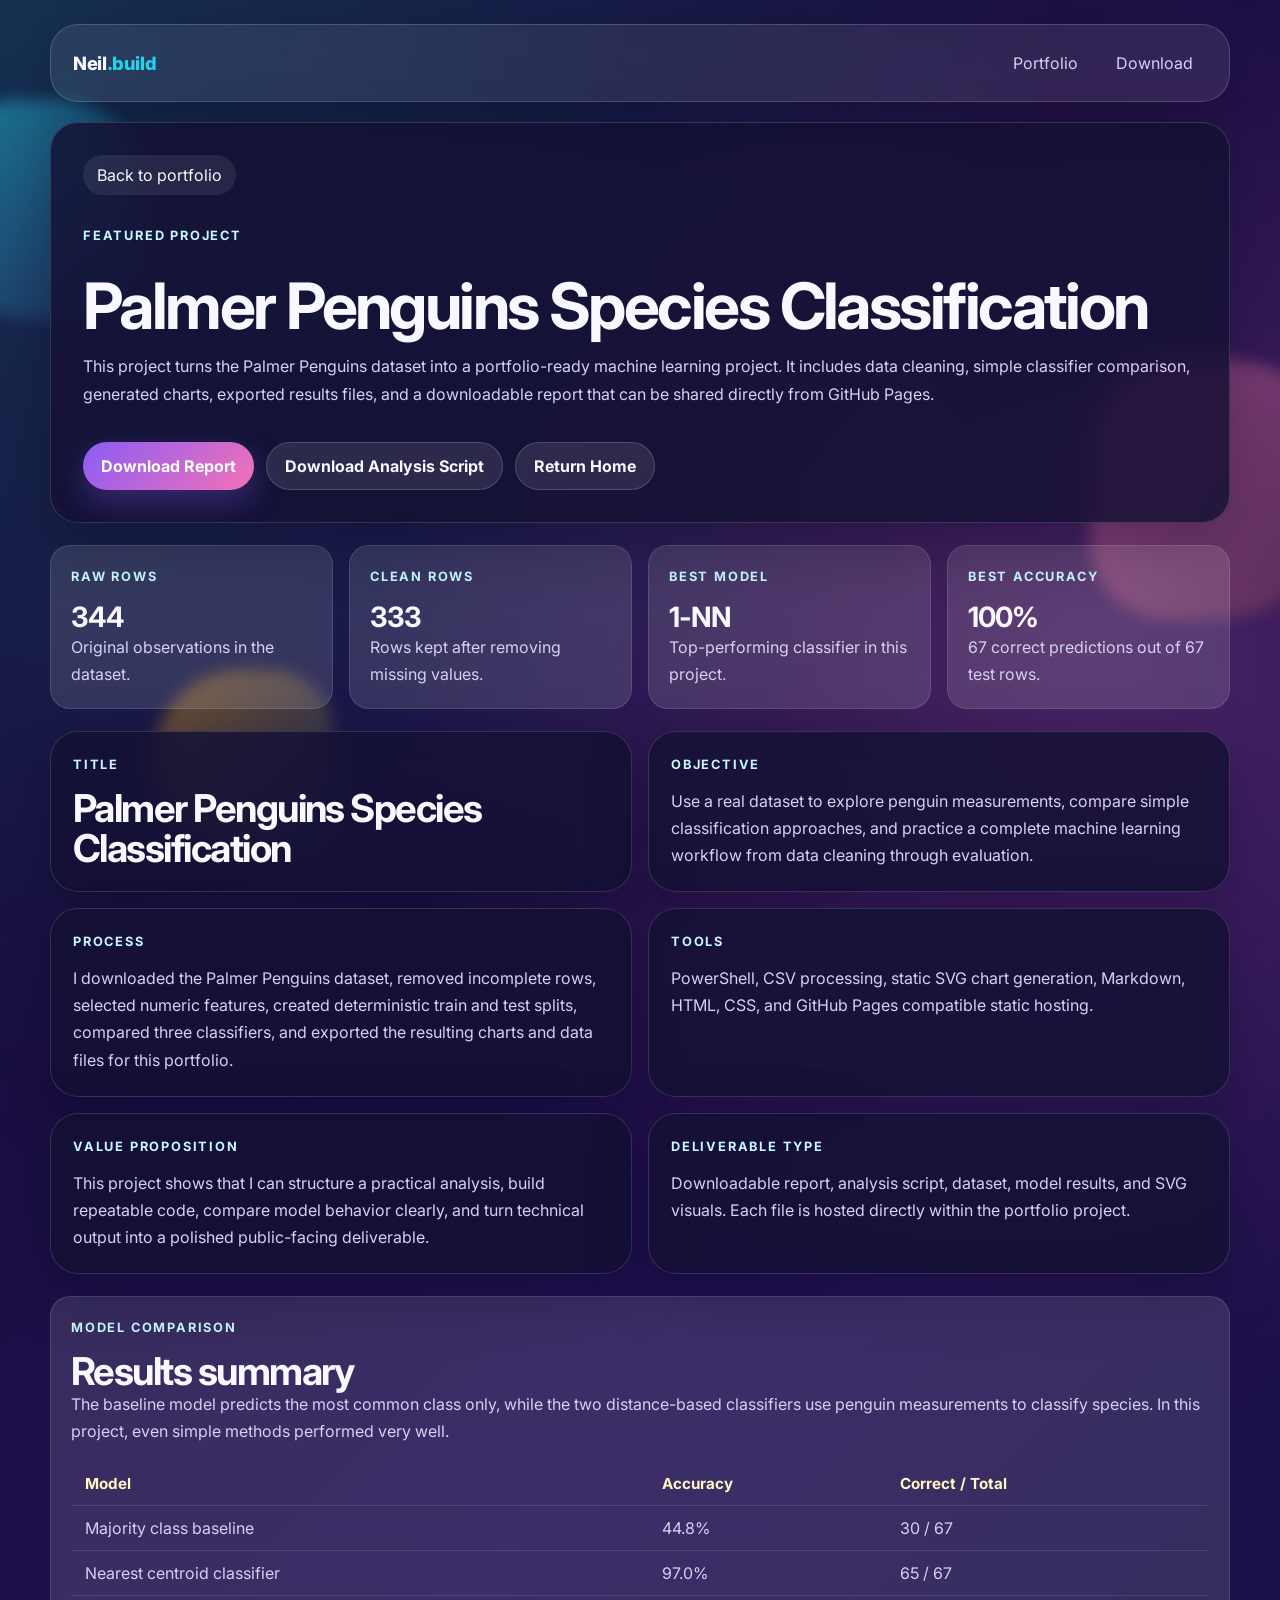
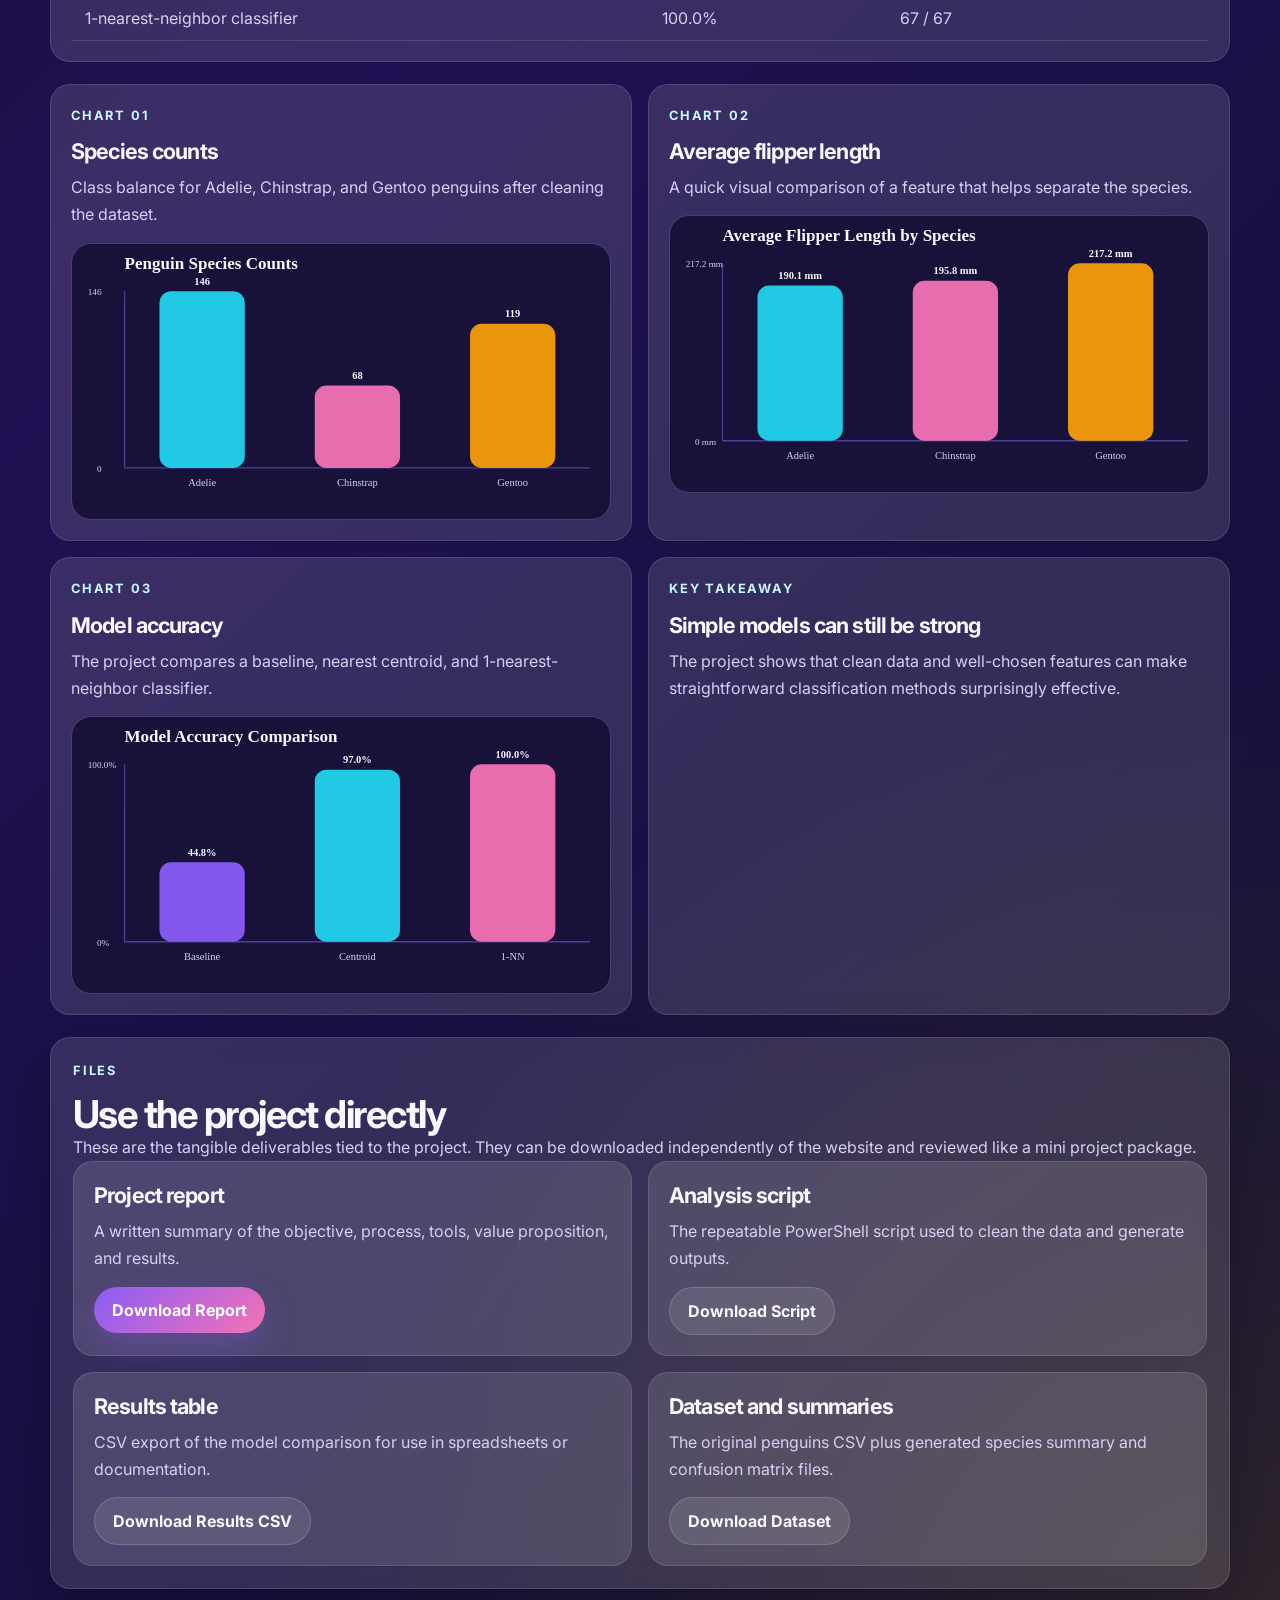
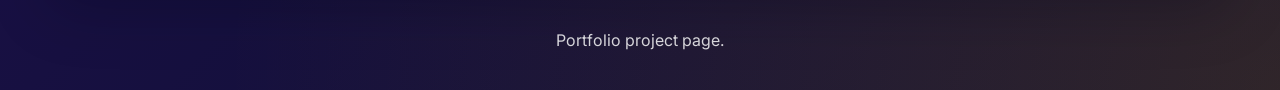
==== artifacts/artifact-01.html @ 514daa3f "Initial portfolio site" ====
<!DOCTYPE html>
<html lang="en">
<head>
  <meta charset="UTF-8">
  <meta name="viewport" content="width=device-width, initial-scale=1.0">
  <title>Palmer Penguins Species Classification | Neil</title>
  <meta
    name="description"
    content="Neil's Palmer Penguins classification project featuring charts, results, and downloadable deliverables."
  >
  <link rel="preconnect" href="https://fonts.googleapis.com">
  <link rel="preconnect" href="https://fonts.gstatic.com" crossorigin>
  <link
    href="https://fonts.googleapis.com/css2?family=Inter:wght@400;500;600;700;800&display=swap"
    rel="stylesheet"
  >
  <link rel="stylesheet" href="../styles.css">
</head>
<body>
  <div class="page-shell">
    <div class="shape shape-one"></div>
    <div class="shape shape-two"></div>
    <div class="shape shape-three"></div>

    <header class="site-header">
      <a class="brand" href="../index.html">Neil<span>.build</span></a>
      <nav class="site-nav" aria-label="Project navigation">
        <a href="../index.html#artifacts">Portfolio</a>
        <a href="penguins/project-report.md" download>Download</a>
      </nav>
    </header>

    <main class="artifact-layout">
      <section class="panel artifact-header">
        <a class="back-link" href="../index.html#artifacts">Back to portfolio</a>
        <p class="eyebrow">Featured project</p>
        <h1>Palmer Penguins Species Classification</h1>
        <p>
          This project turns the Palmer Penguins dataset into a portfolio-ready
          machine learning project. It includes data cleaning, simple classifier
          comparison, generated charts, exported results files, and a downloadable
          report that can be shared directly from GitHub Pages.
        </p>
        <div class="artifact-actions">
          <a class="button button-primary" href="penguins/project-report.md" download>Download Report</a>
          <a class="button button-secondary" href="penguins/generate-artifact.ps1" download>Download Analysis Script</a>
          <a class="button button-secondary" href="../index.html">Return Home</a>
        </div>
      </section>

      <section class="stats-grid">
        <article class="stat-card">
          <p class="mini-label">Raw rows</p>
          <strong>344</strong>
          <p>Original observations in the dataset.</p>
        </article>
        <article class="stat-card">
          <p class="mini-label">Clean rows</p>
          <strong>333</strong>
          <p>Rows kept after removing missing values.</p>
        </article>
        <article class="stat-card">
          <p class="mini-label">Best model</p>
          <strong>1-NN</strong>
          <p>Top-performing classifier in this project.</p>
        </article>
        <article class="stat-card">
          <p class="mini-label">Best accuracy</p>
          <strong>100%</strong>
          <p>67 correct predictions out of 67 test rows.</p>
        </article>
      </section>

      <section class="artifact-info-grid">
        <article class="panel">
          <p class="mini-label">Title</p>
          <h2>Palmer Penguins Species Classification</h2>
        </article>
        <article class="panel">
          <p class="mini-label">Objective</p>
          <p>
            Use a real dataset to explore penguin measurements, compare simple
            classification approaches, and practice a complete machine learning
            workflow from data cleaning through evaluation.
          </p>
        </article>
        <article class="panel">
          <p class="mini-label">Process</p>
          <p>
            I downloaded the Palmer Penguins dataset, removed incomplete rows,
            selected numeric features, created deterministic train and test splits,
            compared three classifiers, and exported the resulting charts and data
            files for this portfolio.
          </p>
        </article>
        <article class="panel">
          <p class="mini-label">Tools</p>
          <p>
            PowerShell, CSV processing, static SVG chart generation, Markdown,
            HTML, CSS, and GitHub Pages compatible static hosting.
          </p>
        </article>
        <article class="panel">
          <p class="mini-label">Value Proposition</p>
          <p>
            This project shows that I can structure a practical analysis, build
            repeatable code, compare model behavior clearly, and turn technical
            output into a polished public-facing deliverable.
          </p>
        </article>
        <article class="panel">
          <p class="mini-label">Deliverable Type</p>
          <p>
            Downloadable report, analysis script, dataset, model results, and SVG
            visuals. Each file is hosted directly within the portfolio project.
          </p>
        </article>
      </section>

      <section class="result-table-wrap">
        <p class="eyebrow">Model comparison</p>
        <h2>Results summary</h2>
        <p>
          The baseline model predicts the most common class only, while the two
          distance-based classifiers use penguin measurements to classify species.
          In this project, even simple methods performed very well.
        </p>
        <table class="result-table">
          <thead>
            <tr>
              <th>Model</th>
              <th>Accuracy</th>
              <th>Correct / Total</th>
            </tr>
          </thead>
          <tbody>
            <tr>
              <td>Majority class baseline</td>
              <td>44.8%</td>
              <td>30 / 67</td>
            </tr>
            <tr>
              <td>Nearest centroid classifier</td>
              <td>97.0%</td>
              <td>65 / 67</td>
            </tr>
            <tr>
              <td>1-nearest-neighbor classifier</td>
              <td>100.0%</td>
              <td>67 / 67</td>
            </tr>
          </tbody>
        </table>
      </section>

      <section class="artifact-visual-grid">
        <article class="visual-card">
          <p class="mini-label">Chart 01</p>
          <h3>Species counts</h3>
          <p>Class balance for Adelie, Chinstrap, and Gentoo penguins after cleaning the dataset.</p>
          <img src="penguins/species-counts.svg" alt="Bar chart showing counts for Adelie, Chinstrap, and Gentoo penguins">
        </article>
        <article class="visual-card">
          <p class="mini-label">Chart 02</p>
          <h3>Average flipper length</h3>
          <p>A quick visual comparison of a feature that helps separate the species.</p>
          <img src="penguins/average-flipper-length.svg" alt="Bar chart showing average flipper length for each penguin species">
        </article>
        <article class="visual-card">
          <p class="mini-label">Chart 03</p>
          <h3>Model accuracy</h3>
          <p>The project compares a baseline, nearest centroid, and 1-nearest-neighbor classifier.</p>
          <img src="penguins/model-accuracy.svg" alt="Bar chart comparing model accuracies for the penguins project">
        </article>
        <article class="visual-card">
          <p class="mini-label">Key takeaway</p>
          <h3>Simple models can still be strong</h3>
          <p>
            The project shows that clean data and well-chosen features can make
            straightforward classification methods surprisingly effective.
          </p>
        </article>
      </section>

      <section class="panel download-card">
        <p class="eyebrow">Files</p>
        <h2>Use the project directly</h2>
        <p>
          These are the tangible deliverables tied to the project. They can be
          downloaded independently of the website and reviewed like a mini project
          package.
        </p>
        <div class="download-grid">
          <article class="download-link-card">
            <h3>Project report</h3>
            <p>A written summary of the objective, process, tools, value proposition, and results.</p>
            <a class="button button-primary" href="penguins/project-report.md" download>Download Report</a>
          </article>
          <article class="download-link-card">
            <h3>Analysis script</h3>
            <p>The repeatable PowerShell script used to clean the data and generate outputs.</p>
            <a class="button button-secondary" href="penguins/generate-artifact.ps1" download>Download Script</a>
          </article>
          <article class="download-link-card">
            <h3>Results table</h3>
            <p>CSV export of the model comparison for use in spreadsheets or documentation.</p>
            <a class="button button-secondary" href="penguins/model-results.csv" download>Download Results CSV</a>
          </article>
          <article class="download-link-card">
            <h3>Dataset and summaries</h3>
            <p>The original penguins CSV plus generated species summary and confusion matrix files.</p>
            <a class="button button-secondary" href="penguins/penguins.csv" download>Download Dataset</a>
          </article>
        </div>
      </section>
    </main>

    <footer class="site-footer">
      <p>Portfolio project page.</p>
    </footer>
  </div>
</body>
</html>
---- styles.css ----
:root {
  --bg: #120d2f;
  --bg-soft: rgba(20, 17, 52, 0.82);
  --panel: rgba(255, 255, 255, 0.12);
  --panel-strong: rgba(255, 255, 255, 0.18);
  --text: #f9f7ff;
  --muted: #d7d0f2;
  --primary: #8b5cf6;
  --secondary: #22d3ee;
  --accent: #f472b6;
  --warm: #f59e0b;
  --shadow: 0 18px 60px rgba(1, 3, 20, 0.28);
  --radius-lg: 28px;
  --radius-md: 18px;
  --radius-sm: 999px;
  --max-width: 1180px;
}

* {
  box-sizing: border-box;
}

html {
  scroll-behavior: smooth;
}

body {
  margin: 0;
  min-height: 100vh;
  font-family: "Inter", sans-serif;
  color: var(--text);
  background:
    radial-gradient(circle at top left, rgba(34, 211, 238, 0.18), transparent 30%),
    radial-gradient(circle at 85% 20%, rgba(244, 114, 182, 0.2), transparent 25%),
    radial-gradient(circle at bottom right, rgba(245, 158, 11, 0.15), transparent 30%),
    linear-gradient(135deg, #120d2f 0%, #211053 45%, #0d102f 100%);
}

a {
  color: inherit;
  text-decoration: none;
}

img {
  max-width: 100%;
}

.page-shell {
  position: relative;
  overflow: hidden;
  padding: 24px;
}

.shape {
  position: fixed;
  z-index: 0;
  filter: blur(8px);
  opacity: 0.55;
  pointer-events: none;
}

.shape-one {
  top: 100px;
  left: -80px;
  width: 220px;
  height: 220px;
  background: linear-gradient(135deg, rgba(34, 211, 238, 0.9), rgba(139, 92, 246, 0.15));
  border-radius: 56% 44% 37% 63%;
}

.shape-two {
  top: 360px;
  right: -70px;
  width: 260px;
  height: 260px;
  background: linear-gradient(135deg, rgba(244, 114, 182, 0.85), rgba(245, 158, 11, 0.2));
  border-radius: 44% 56% 64% 36%;
}

.shape-three {
  bottom: 50px;
  left: 12%;
  width: 180px;
  height: 180px;
  background: linear-gradient(135deg, rgba(245, 158, 11, 0.75), rgba(34, 211, 238, 0.18));
  border-radius: 58% 42% 38% 62%;
}

.site-header,
main,
.site-footer {
  position: relative;
  z-index: 1;
}

.site-header {
  max-width: var(--max-width);
  margin: 0 auto 20px;
  padding: 18px 22px;
  display: flex;
  align-items: center;
  justify-content: space-between;
  gap: 16px;
  background: rgba(255, 255, 255, 0.08);
  border: 1px solid rgba(255, 255, 255, 0.16);
  border-radius: var(--radius-lg);
  backdrop-filter: blur(18px);
  box-shadow: var(--shadow);
}

.brand {
  font-size: 1.15rem;
  font-weight: 800;
  letter-spacing: -0.02em;
}

.brand span {
  color: var(--secondary);
}

.site-nav {
  display: flex;
  flex-wrap: wrap;
  gap: 10px;
}

.site-nav a {
  padding: 10px 14px;
  border-radius: var(--radius-sm);
  color: var(--muted);
  transition: 180ms ease;
}

.site-nav a:hover,
.site-nav a:focus-visible {
  color: var(--text);
  background: rgba(255, 255, 255, 0.12);
}

main {
  max-width: var(--max-width);
  margin: 0 auto;
  display: grid;
  gap: 22px;
}

.panel {
  padding: 32px;
  border-radius: var(--radius-lg);
  background: var(--bg-soft);
  border: 1px solid rgba(255, 255, 255, 0.14);
  backdrop-filter: blur(14px);
  box-shadow: var(--shadow);
}

.hero {
  display: grid;
  grid-template-columns: 1.35fr 0.95fr;
  gap: 24px;
  align-items: center;
}

.eyebrow,
.mini-label {
  margin: 0 0 12px;
  text-transform: uppercase;
  letter-spacing: 0.14em;
  font-size: 0.8rem;
  font-weight: 700;
  color: #c8f8ff;
}

h1,
h2,
h3,
h4 {
  margin: 0;
  letter-spacing: -0.04em;
}

h1 {
  font-size: clamp(2.5rem, 5vw, 4.6rem);
  line-height: 0.98;
}

h2 {
  font-size: clamp(1.6rem, 3vw, 2.45rem);
  line-height: 1.05;
}

h3 {
  font-size: 1.35rem;
  margin-bottom: 10px;
}

h4 {
  font-size: 1rem;
  margin-bottom: 8px;
}

p {
  margin: 0;
  color: var(--muted);
  line-height: 1.7;
}

.hero-text,
.section-note,
.artifact-card > p,
.value-panel > p:last-of-type {
  font-size: 1.05rem;
}

.hero-copy {
  display: grid;
  gap: 18px;
}

.hero-actions {
  display: flex;
  flex-wrap: wrap;
  gap: 12px;
}

.button {
  display: inline-flex;
  align-items: center;
  justify-content: center;
  padding: 13px 18px;
  border-radius: var(--radius-sm);
  font-weight: 700;
  transition: transform 180ms ease, box-shadow 180ms ease, background 180ms ease;
}

.button:hover,
.button:focus-visible {
  transform: translateY(-2px);
}

.button-primary {
  color: #fff;
  background: linear-gradient(135deg, var(--primary), var(--accent));
  box-shadow: 0 12px 30px rgba(139, 92, 246, 0.3);
}

.button-secondary {
  color: var(--text);
  background: rgba(255, 255, 255, 0.1);
  border: 1px solid rgba(255, 255, 255, 0.16);
}

.hero-card,
.info-card,
.artifact-card,
.skill-card,
.artifact-preview,
.download-card {
  background: var(--panel);
  border: 1px solid rgba(255, 255, 255, 0.12);
  border-radius: calc(var(--radius-lg) - 8px);
}

.hero-card {
  padding: 22px;
  display: grid;
  gap: 12px;
}

.stat-chip {
  display: inline-flex;
  width: fit-content;
  padding: 8px 12px;
  border-radius: var(--radius-sm);
  background: rgba(255, 255, 255, 0.11);
  color: #fff6d6;
  font-size: 0.92rem;
  font-weight: 600;
}

.hero-card-main {
  padding: 18px;
  border-radius: 20px;
  background: linear-gradient(160deg, rgba(34, 211, 238, 0.16), rgba(139, 92, 246, 0.18));
}

.section-grid {
  display: grid;
  grid-template-columns: 0.8fr 1.2fr;
  gap: 22px;
}

.card-stack {
  display: grid;
  gap: 16px;
}

.info-card {
  padding: 22px;
}

.accent-card {
  background: linear-gradient(145deg, rgba(244, 114, 182, 0.18), rgba(34, 211, 238, 0.12));
}

.value-panel {
  background:
    linear-gradient(145deg, rgba(139, 92, 246, 0.22), rgba(34, 211, 238, 0.12)),
    var(--bg-soft);
}

.section-heading {
  display: flex;
  justify-content: space-between;
  align-items: end;
  gap: 18px;
  margin-bottom: 22px;
}

.section-note {
  max-width: 460px;
}

.skill-grid {
  display: grid;
  grid-template-columns: repeat(3, minmax(0, 1fr));
  gap: 16px;
}

.skill-card {
  padding: 20px;
}

.skill-card:nth-child(1) {
  background: linear-gradient(145deg, rgba(34, 211, 238, 0.15), rgba(255, 255, 255, 0.08));
}

.skill-card:nth-child(2) {
  background: linear-gradient(145deg, rgba(244, 114, 182, 0.15), rgba(255, 255, 255, 0.08));
}

.skill-card:nth-child(3) {
  background: linear-gradient(145deg, rgba(245, 158, 11, 0.18), rgba(255, 255, 255, 0.08));
}

.artifact-card {
  padding: 24px;
  display: grid;
  gap: 18px;
}

.artifact-topline {
  display: flex;
  flex-wrap: wrap;
  gap: 10px;
}

.pill {
  display: inline-flex;
  padding: 8px 12px;
  border-radius: var(--radius-sm);
  font-size: 0.84rem;
  font-weight: 700;
  background: rgba(255, 255, 255, 0.1);
  color: #fff8c4;
}

.artifact-meta-grid {
  display: grid;
  grid-template-columns: repeat(2, minmax(0, 1fr));
  gap: 16px;
}

.artifact-meta-grid div {
  padding: 16px;
  border-radius: 18px;
  background: rgba(255, 255, 255, 0.06);
}

.future-panel {
  text-align: center;
}

.site-footer {
  max-width: var(--max-width);
  margin: 20px auto 0;
  padding: 18px 8px 12px;
  text-align: center;
}

.site-footer p {
  color: rgba(255, 255, 255, 0.82);
}

.artifact-layout {
  display: grid;
  gap: 22px;
}

.artifact-header {
  display: grid;
  gap: 16px;
}

.artifact-info-grid {
  display: grid;
  grid-template-columns: repeat(2, minmax(0, 1fr));
  gap: 16px;
}

.artifact-info-grid article,
.artifact-preview,
.download-card {
  padding: 22px;
}

.artifact-preview pre {
  margin: 16px 0 0;
  padding: 16px;
  border-radius: 18px;
  overflow-x: auto;
  background: rgba(9, 12, 28, 0.65);
  color: #e4f8ff;
  font-family: "Cascadia Code", "Fira Code", Consolas, monospace;
  font-size: 0.92rem;
}

.artifact-actions {
  display: flex;
  flex-wrap: wrap;
  gap: 12px;
  margin-top: 18px;
}

.stats-grid,
.artifact-visual-grid,
.download-grid {
  display: grid;
  gap: 16px;
}

.stats-grid {
  grid-template-columns: repeat(4, minmax(0, 1fr));
}

.stat-card,
.visual-card,
.download-link-card,
.result-table-wrap {
  padding: 20px;
  background: var(--panel);
  border: 1px solid rgba(255, 255, 255, 0.12);
  border-radius: calc(var(--radius-lg) - 8px);
}

.stat-card strong {
  display: block;
  margin-top: 8px;
  font-size: 1.75rem;
  letter-spacing: -0.04em;
}

.artifact-visual-grid,
.download-grid {
  grid-template-columns: repeat(2, minmax(0, 1fr));
}

.visual-card img {
  display: block;
  width: 100%;
  margin-top: 14px;
  border-radius: 20px;
  border: 1px solid rgba(255, 255, 255, 0.08);
}

.visual-card h3,
.download-link-card h3 {
  margin-bottom: 10px;
}

.result-table {
  width: 100%;
  border-collapse: collapse;
  margin-top: 16px;
}

.result-table th,
.result-table td {
  padding: 12px 14px;
  text-align: left;
  border-bottom: 1px solid rgba(255, 255, 255, 0.12);
}

.result-table th {
  color: #fff8c4;
  font-size: 0.95rem;
}

.result-table td {
  color: var(--muted);
}

.download-link-card a {
  display: inline-flex;
  margin-top: 14px;
}

.back-link {
  display: inline-flex;
  width: fit-content;
  margin-bottom: 14px;
  padding: 10px 14px;
  border-radius: var(--radius-sm);
  background: rgba(255, 255, 255, 0.08);
  color: var(--text);
}

.back-link:hover,
.back-link:focus-visible {
  background: rgba(255, 255, 255, 0.16);
}

@media (max-width: 920px) {
  .hero,
  .section-grid,
  .skill-grid,
  .artifact-meta-grid,
  .artifact-info-grid,
  .stats-grid,
  .artifact-visual-grid,
  .download-grid {
    grid-template-columns: 1fr;
  }

  .section-heading {
    align-items: start;
    flex-direction: column;
  }
}

@media (max-width: 700px) {
  .page-shell {
    padding: 16px;
  }

  .site-header {
    flex-direction: column;
    align-items: start;
  }

  .panel {
    padding: 24px;
  }

  h1 {
    font-size: clamp(2.2rem, 12vw, 3.4rem);
  }
}
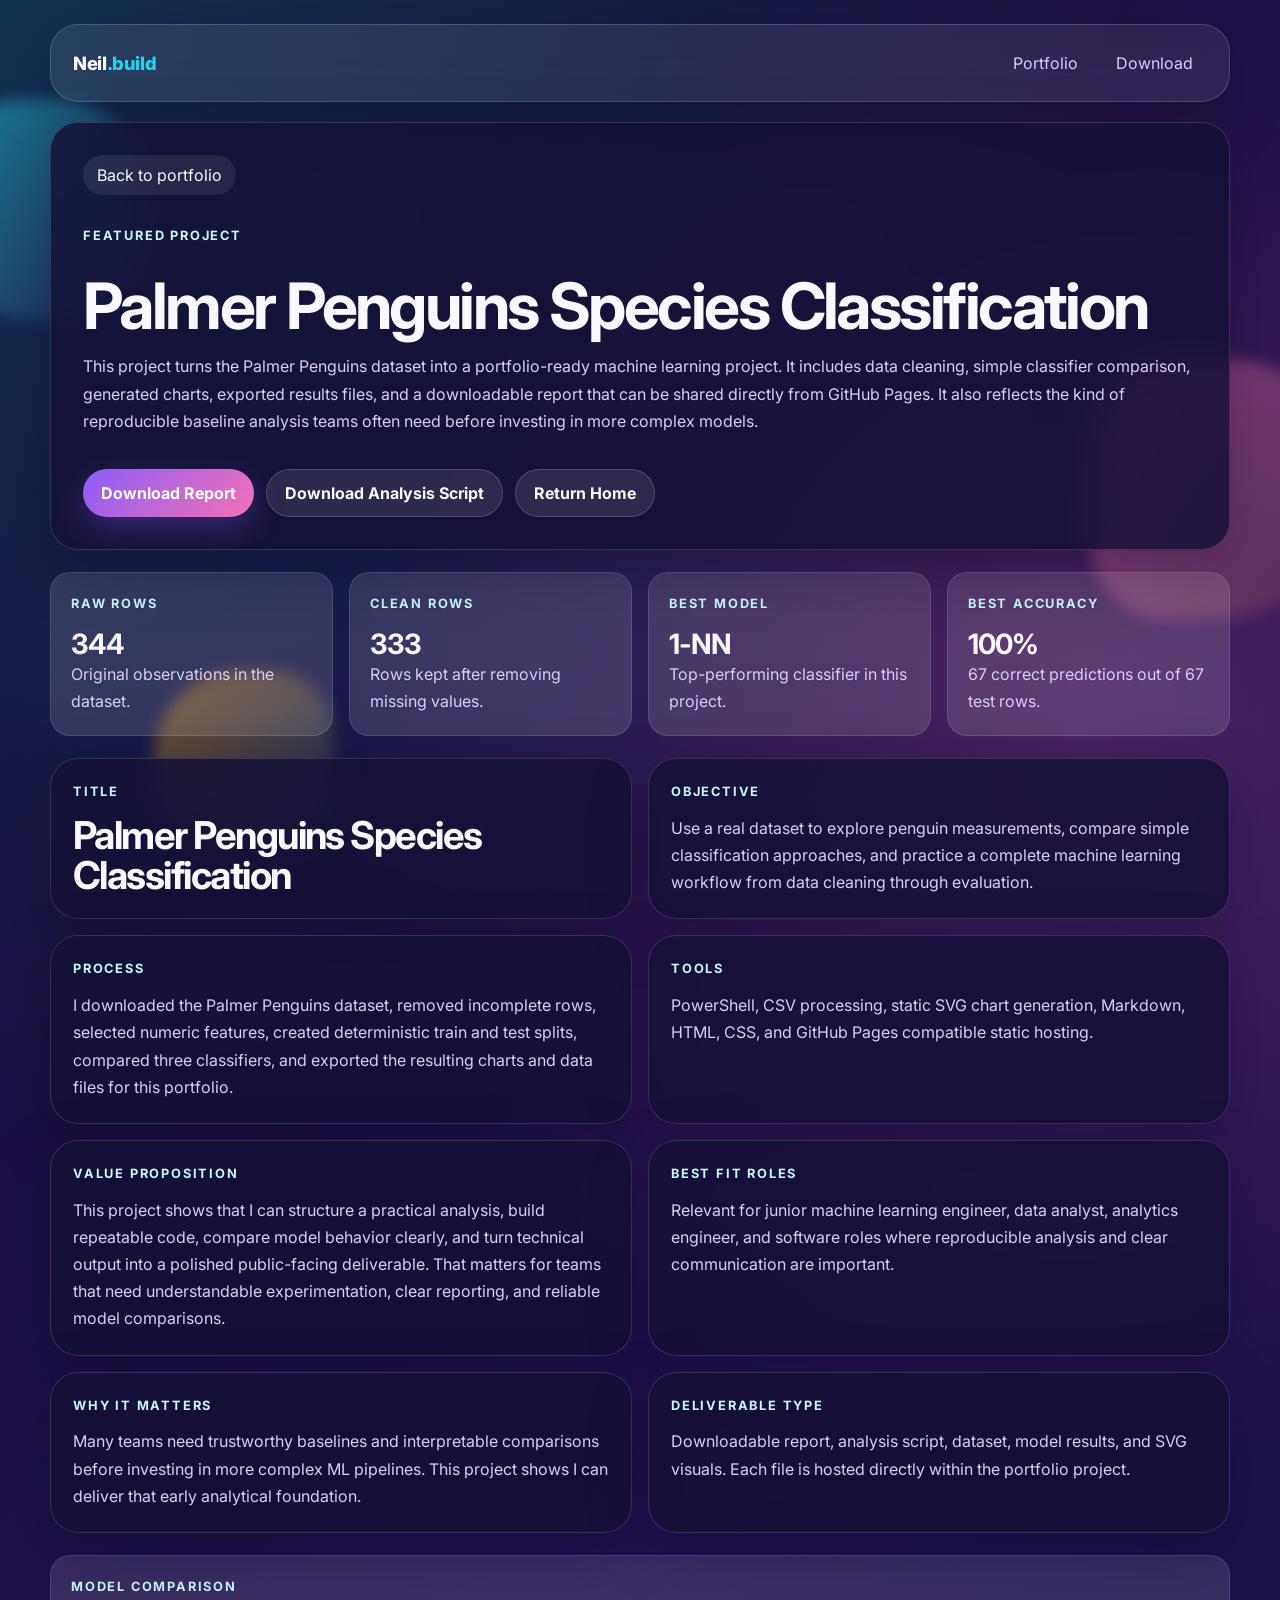
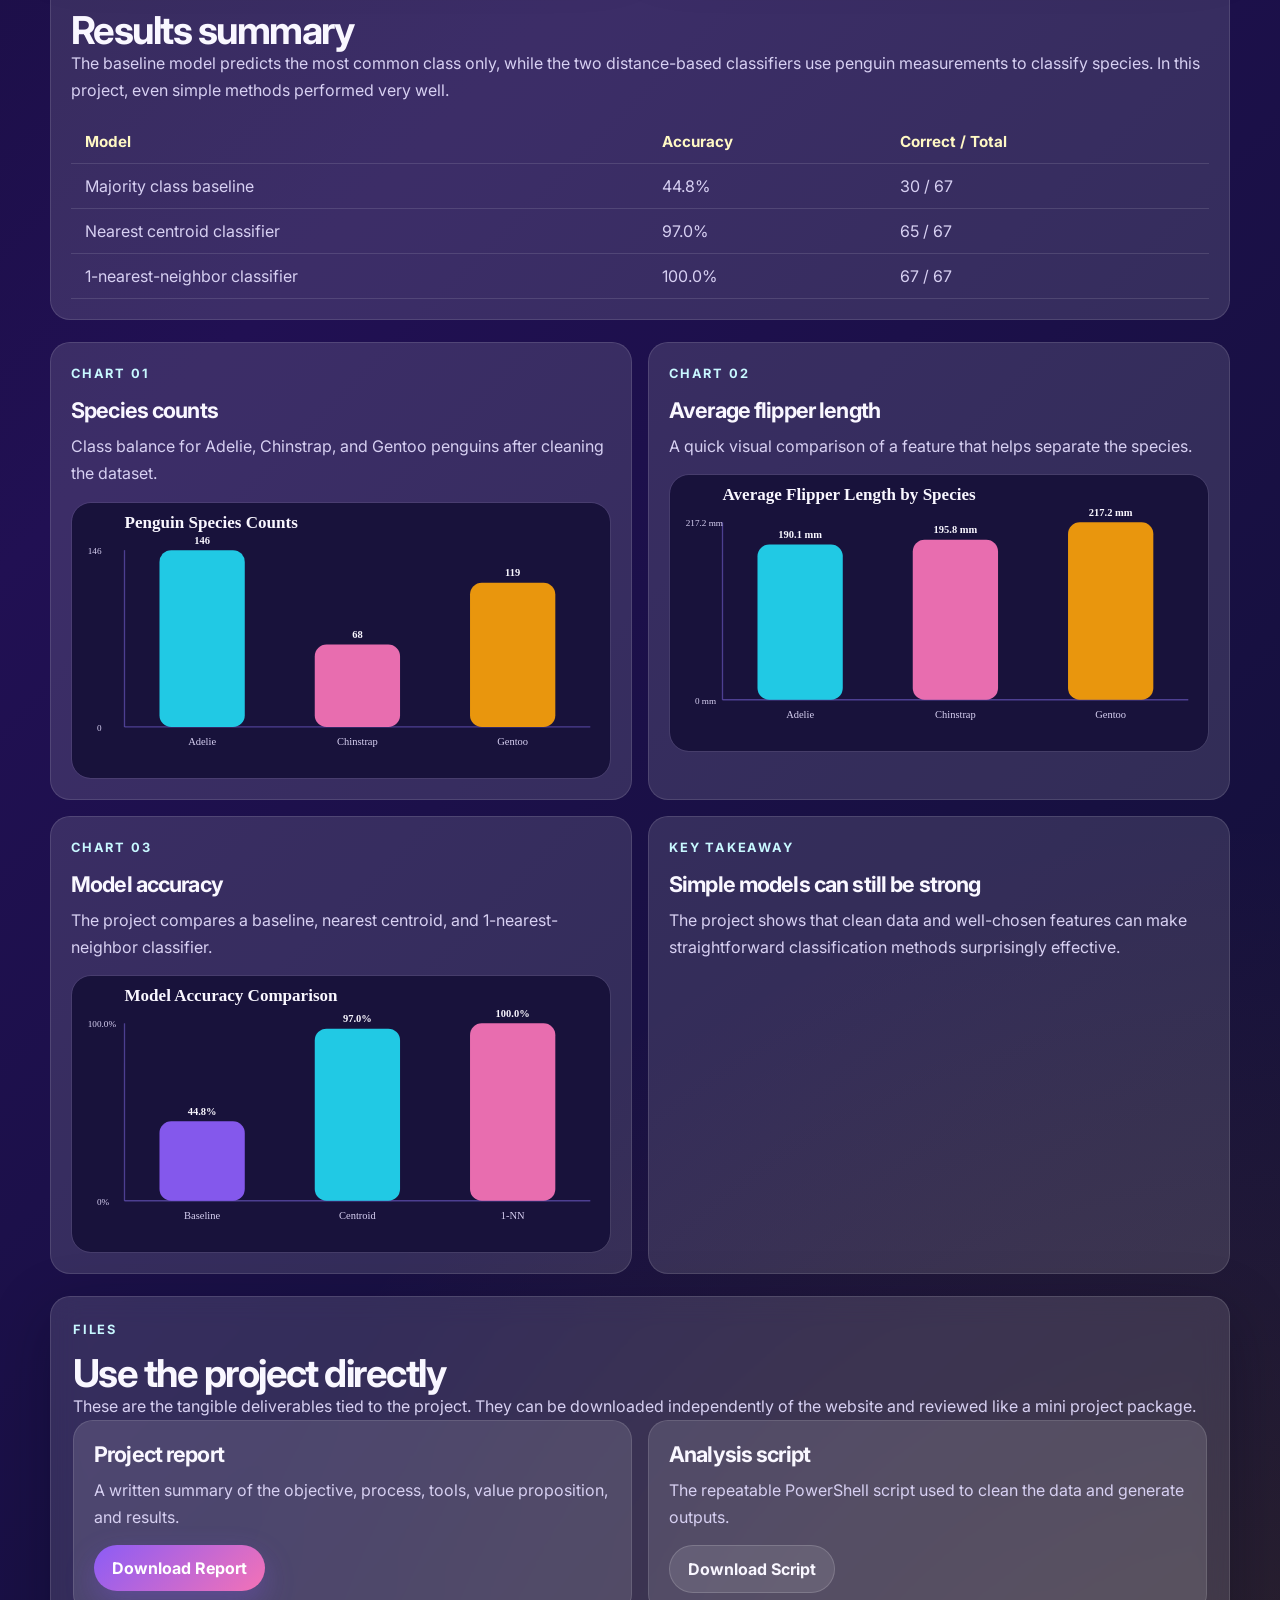
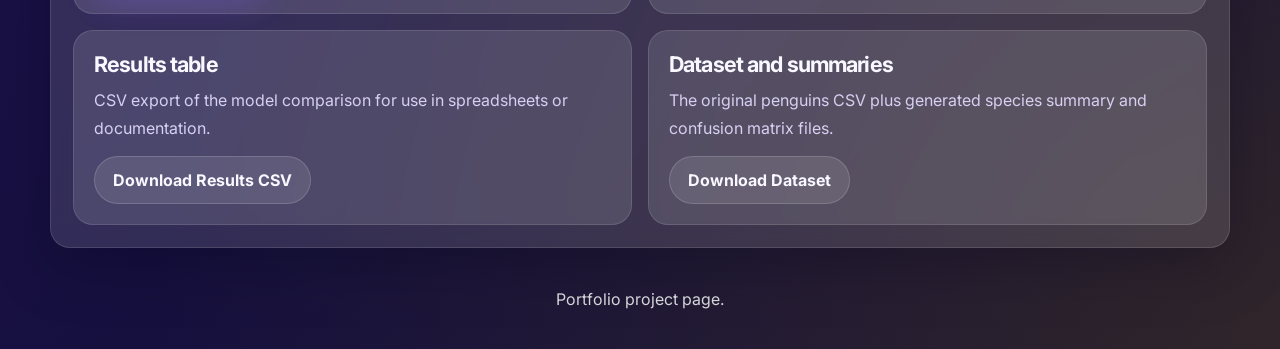
==== commit 1b8138f0: "New artifact and feedback" ====
--- a/artifacts/artifact-01.html
+++ b/artifacts/artifact-01.html
@@ -39,7 +39,9 @@
           This project turns the Palmer Penguins dataset into a portfolio-ready
           machine learning project. It includes data cleaning, simple classifier
           comparison, generated charts, exported results files, and a downloadable
-          report that can be shared directly from GitHub Pages.
+          report that can be shared directly from GitHub Pages. It also reflects
+          the kind of reproducible baseline analysis teams often need before
+          investing in more complex models.
         </p>
         <div class="artifact-actions">
           <a class="button button-primary" href="penguins/project-report.md" download>Download Report</a>
@@ -105,7 +107,25 @@
           <p>
             This project shows that I can structure a practical analysis, build
             repeatable code, compare model behavior clearly, and turn technical
-            output into a polished public-facing deliverable.
+            output into a polished public-facing deliverable. That matters for
+            teams that need understandable experimentation, clear reporting, and
+            reliable model comparisons.
+          </p>
+        </article>
+        <article class="panel">
+          <p class="mini-label">Best Fit Roles</p>
+          <p>
+            Relevant for junior machine learning engineer, data analyst,
+            analytics engineer, and software roles where reproducible analysis
+            and clear communication are important.
+          </p>
+        </article>
+        <article class="panel">
+          <p class="mini-label">Why It Matters</p>
+          <p>
+            Many teams need trustworthy baselines and interpretable comparisons
+            before investing in more complex ML pipelines. This project shows I
+            can deliver that early analytical foundation.
           </p>
         </article>
         <article class="panel">
--- a/styles.css
+++ b/styles.css
@@ -348,6 +348,12 @@
   gap: 18px;
 }
 
+.project-grid {
+  display: grid;
+  grid-template-columns: repeat(auto-fit, minmax(320px, 1fr));
+  gap: 18px;
+}
+
 .artifact-topline {
   display: flex;
   flex-wrap: wrap;
@@ -523,6 +529,7 @@
   .hero,
   .section-grid,
   .skill-grid,
+  .project-grid,
   .artifact-meta-grid,
   .artifact-info-grid,
   .stats-grid,
